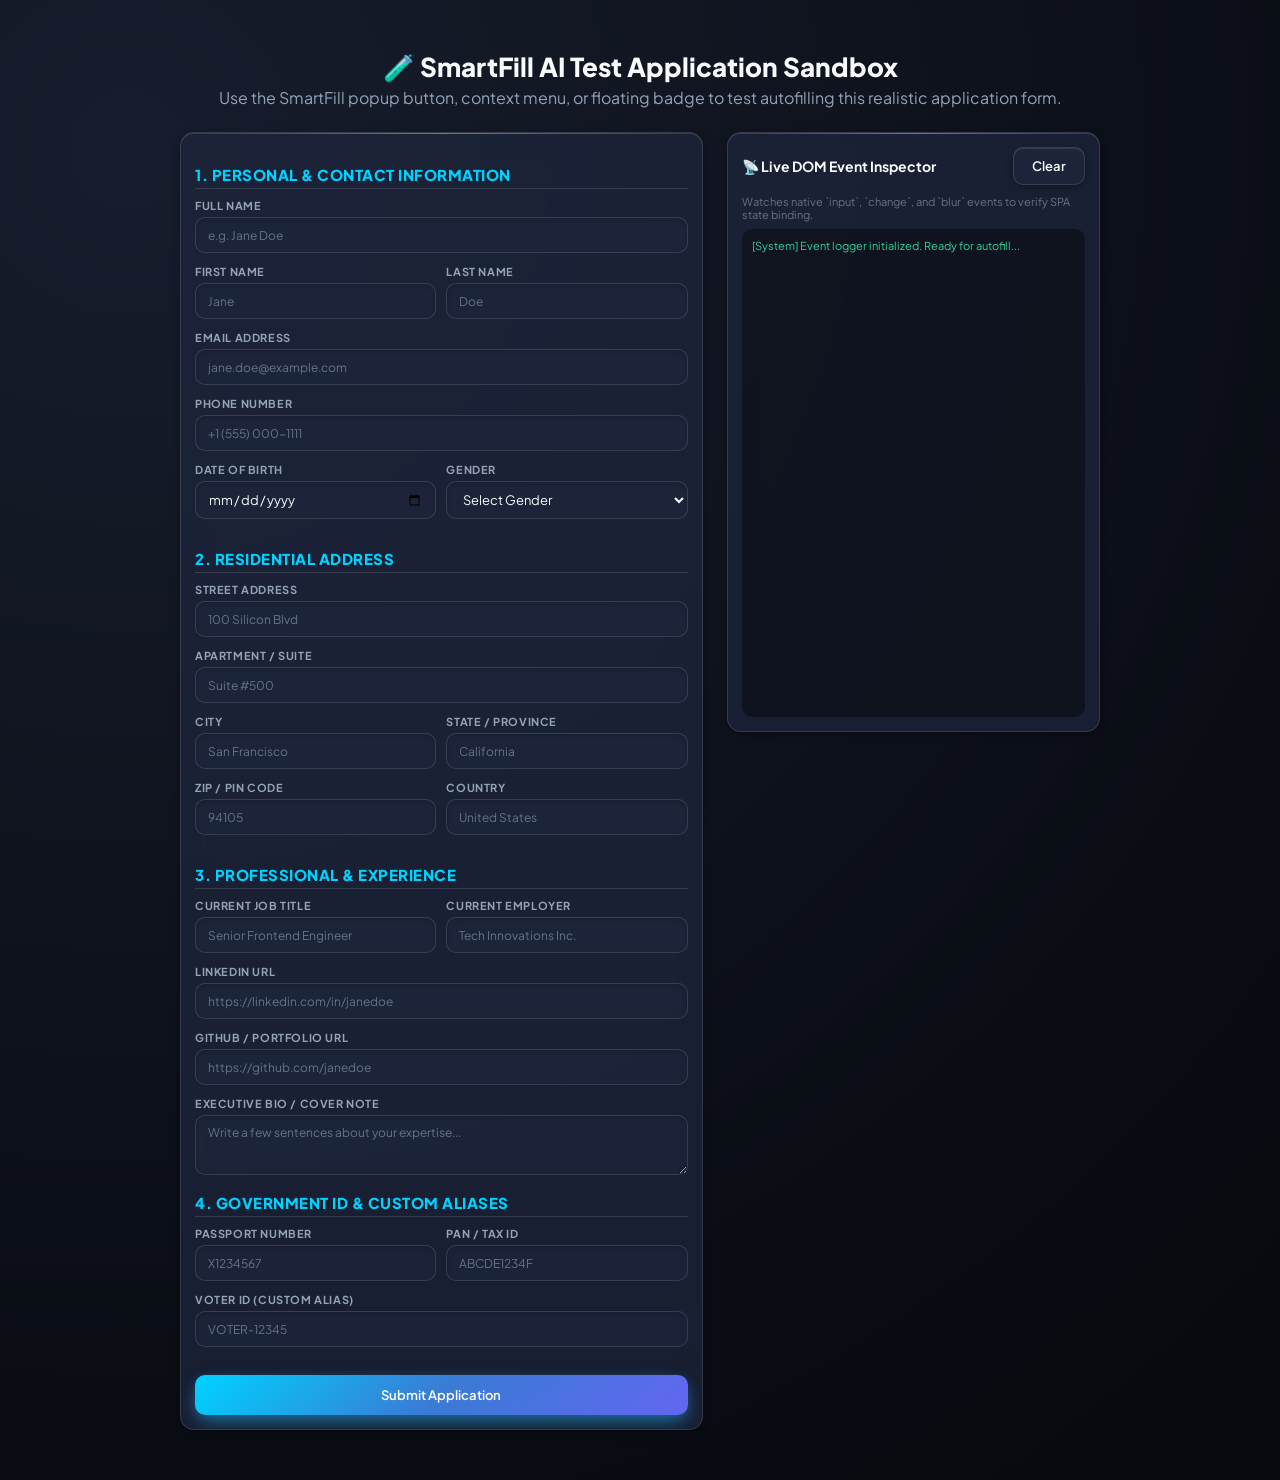
==== test-form.html @ 6e210630 "feat: complete SmartFill AI Assistant Chrome extension, 3D theme, and Vercel landing page" ====
<!DOCTYPE html>
<html lang="en">
<head>
  <meta charset="UTF-8">
  <meta name="viewport" content="width=device-width, initial-scale=1.0">
  <title>SmartFill AI Assistant — Interactive Test Sandbox</title>
  <link rel="stylesheet" href="styles/3d-theme.css">
  <style>
    body {
      max-width: 960px;
      margin: 30px auto;
      padding: 20px;
    }
    .sandbox-container {
      display: grid;
      grid-template-columns: 1.4fr 1fr;
      gap: 24px;
    }
    .form-section-title {
      font-size: 15px;
      font-weight: 800;
      color: var(--primary-start);
      margin: 18px 0 10px 0;
      padding-bottom: 4px;
      border-bottom: 1px solid var(--glass-border);
      text-transform: uppercase;
      letter-spacing: 0.5px;
    }
    .log-panel {
      position: sticky;
      top: 20px;
      height: 600px;
      display: flex;
      flex-direction: column;
    }
    .log-list {
      flex: 1;
      overflow-y: auto;
      background: rgba(0, 0, 0, 0.4);
      border-radius: var(--radius-sm);
      padding: 10px;
      font-family: 'JetBrains Mono', monospace;
      font-size: 11px;
      color: #34d399;
      display: flex;
      flex-direction: column;
      gap: 4px;
    }
  </style>
</head>
<body>
  <div style="margin-bottom: 24px; text-align: center;">
    <h1 style="font-size:26px; font-weight:800; color:var(--text-primary);">🧪 SmartFill AI Test Application Sandbox</h1>
    <p style="color:var(--text-secondary); margin-top:4px;">
      Use the SmartFill popup button, context menu, or floating badge to test autofilling this realistic application form.
    </p>
  </div>

  <div class="sandbox-container">
    <!-- Test Form Area -->
    <div class="glass-card-3d">
      <form id="sampleJobForm" onsubmit="event.preventDefault(); alert('Form submitted successfully!');">
        
        <!-- Personal Details -->
        <div class="form-section-title">1. Personal & Contact Information</div>
        <div class="form-group">
          <label class="form-label" for="applicant_fullname">Full Name</label>
          <input type="text" id="applicant_fullname" name="applicant_fullname" class="input-3d" placeholder="e.g. Jane Doe" autocomplete="name">
        </div>
        <div style="display:grid; grid-template-columns:1fr 1fr; gap:10px;">
          <div class="form-group">
            <label class="form-label" for="first_name">First Name</label>
            <input type="text" id="first_name" name="first_name" class="input-3d" placeholder="Jane" autocomplete="given-name">
          </div>
          <div class="form-group">
            <label class="form-label" for="last_name">Last Name</label>
            <input type="text" id="last_name" name="last_name" class="input-3d" placeholder="Doe" autocomplete="family-name">
          </div>
        </div>
        <div class="form-group">
          <label class="form-label" for="user_email">Email Address</label>
          <input type="email" id="user_email" name="user_email" class="input-3d" placeholder="jane.doe@example.com" autocomplete="email">
        </div>
        <div class="form-group">
          <label class="form-label" for="phone_number">Phone Number</label>
          <input type="tel" id="phone_number" name="phone_number" class="input-3d" placeholder="+1 (555) 000-1111" autocomplete="tel">
        </div>
        <div style="display:grid; grid-template-columns:1fr 1fr; gap:10px;">
          <div class="form-group">
            <label class="form-label" for="birth_date">Date of Birth</label>
            <input type="date" id="birth_date" name="birth_date" class="input-3d" autocomplete="bday">
          </div>
          <div class="form-group">
            <label class="form-label" for="gender_select">Gender</label>
            <select id="gender_select" name="gender_select" class="input-3d">
              <option value="">Select Gender</option>
              <option value="Male">Male</option>
              <option value="Female">Female</option>
              <option value="Non-Binary">Non-Binary</option>
              <option value="Prefer not to say">Prefer not to say</option>
            </select>
          </div>
        </div>

        <!-- Address Details -->
        <div class="form-section-title">2. Residential Address</div>
        <div class="form-group">
          <label class="form-label" for="street_address">Street Address</label>
          <input type="text" id="street_address" name="street_address" class="input-3d" placeholder="100 Silicon Blvd" autocomplete="street-address">
        </div>
        <div class="form-group">
          <label class="form-label" for="address_line2">Apartment / Suite</label>
          <input type="text" id="address_line2" name="address_line2" class="input-3d" placeholder="Suite #500">
        </div>
        <div style="display:grid; grid-template-columns:1fr 1fr; gap:10px;">
          <div class="form-group">
            <label class="form-label" for="locality_city">City</label>
            <input type="text" id="locality_city" name="locality_city" class="input-3d" placeholder="San Francisco" autocomplete="address-level2">
          </div>
          <div class="form-group">
            <label class="form-label" for="region_state">State / Province</label>
            <input type="text" id="region_state" name="region_state" class="input-3d" placeholder="California" autocomplete="address-level1">
          </div>
        </div>
        <div style="display:grid; grid-template-columns:1fr 1fr; gap:10px;">
          <div class="form-group">
            <label class="form-label" for="postal_pincode">ZIP / PIN Code</label>
            <input type="text" id="postal_pincode" name="postal_pincode" class="input-3d" placeholder="94105" autocomplete="postal-code">
          </div>
          <div class="form-group">
            <label class="form-label" for="country_name">Country</label>
            <input type="text" id="country_name" name="country_name" class="input-3d" placeholder="United States" autocomplete="country-name">
          </div>
        </div>

        <!-- Professional Details -->
        <div class="form-section-title">3. Professional & Experience</div>
        <div style="display:grid; grid-template-columns:1fr 1fr; gap:10px;">
          <div class="form-group">
            <label class="form-label" for="job_role_title">Current Job Title</label>
            <input type="text" id="job_role_title" name="job_role_title" class="input-3d" placeholder="Senior Frontend Engineer">
          </div>
          <div class="form-group">
            <label class="form-label" for="employer_company">Current Employer</label>
            <input type="text" id="employer_company" name="employer_company" class="input-3d" placeholder="Tech Innovations Inc.">
          </div>
        </div>
        <div class="form-group">
          <label class="form-label" for="linkedin_profile">LinkedIn URL</label>
          <input type="url" id="linkedin_profile" name="linkedin_profile" class="input-3d" placeholder="https://linkedin.com/in/janedoe">
        </div>
        <div class="form-group">
          <label class="form-label" for="github_portfolio">GitHub / Portfolio URL</label>
          <input type="url" id="github_portfolio" name="github_portfolio" class="input-3d" placeholder="https://github.com/janedoe">
        </div>
        <div class="form-group">
          <label class="form-label" for="bio_summary">Executive Bio / Cover Note</label>
          <textarea id="bio_summary" name="bio_summary" class="input-3d" placeholder="Write a few sentences about your expertise..."></textarea>
        </div>

        <!-- Identity & Custom Aliases -->
        <div class="form-section-title">4. Government ID & Custom Aliases</div>
        <div style="display:grid; grid-template-columns:1fr 1fr; gap:10px;">
          <div class="form-group">
            <label class="form-label" for="passport_no">Passport Number</label>
            <input type="text" id="passport_no" name="passport_no" class="input-3d" placeholder="X1234567">
          </div>
          <div class="form-group">
            <label class="form-label" for="pan_number">PAN / Tax ID</label>
            <input type="text" id="pan_number" name="pan_number" class="input-3d" placeholder="ABCDE1234F">
          </div>
        </div>
        <div class="form-group">
          <label class="form-label" for="voter_id">Voter ID (Custom Alias)</label>
          <input type="text" id="voter_id" name="voter_id" class="input-3d" placeholder="VOTER-12345">
        </div>

        <button type="submit" class="btn-3d btn-primary" style="width:100%; margin-top:16px; padding:12px;">
          Submit Application
        </button>
      </form>
    </div>

    <!-- Live Event Inspector Log -->
    <div class="glass-card-3d log-panel">
      <div style="display:flex; justify-content:space-between; align-items:center; margin-bottom:10px;">
        <h3 style="font-size:14px; font-weight:700;">📡 Live DOM Event Inspector</h3>
        <button id="clearLogBtn" class="btn-3d btn-secondary btn-sm">Clear</button>
      </div>
      <p style="font-size:11px; color:var(--text-muted); margin-bottom:8px;">
        Watches native `input`, `change`, and `blur` events to verify SPA state binding.
      </p>
      <div class="log-list" id="eventLogList">
        <div>[System] Event logger initialized. Ready for autofill...</div>
      </div>
    </div>
  </div>

  <script>
    const logList = document.getElementById('eventLogList');
    const clearLogBtn = document.getElementById('clearLogBtn');

    function logEvent(type, target, value) {
      const row = document.createElement('div');
      const time = new Date().toLocaleTimeString();
      const valPreview = value ? (value.length > 20 ? value.substring(0,20)+'...' : value) : '';
      row.innerHTML = `<span style="color:#64748b;">${time}</span> <b style="color:#00d2ff;">[${type}]</b> ${target.id || target.name || 'field'}: "${valPreview}"`;
      logList.appendChild(row);
      logList.scrollTop = logList.scrollHeight;
    }

    const form = document.getElementById('sampleJobForm');
    ['input', 'change', 'blur'].forEach(evtType => {
      form.addEventListener(evtType, (e) => {
        if (e.target && e.target.tagName !== 'FORM') {
          logEvent(evtType, e.target, e.target.value);
        }
      }, true);
    });

    clearLogBtn.addEventListener('click', () => {
      logList.innerHTML = '<div>[System] Log cleared.</div>';
    });
  </script>
</body>
</html>
---- styles/3d-theme.css ----
/* ===================================================================
   SmartFill AI Assistant — 3D Glassmorphic Design System (3d-theme.css)
   =================================================================== */

@import url('https://fonts.googleapis.com/css2?family=Plus+Jakarta+Sans:wght@400;500;600;700;800&family=JetBrains+Mono:wght@400;500;600&display=swap');

:root {
  /* Color Palette - Cyber Obsidian Dark (Default) */
  --bg-base: #0a0d14;
  --bg-gradient: radial-gradient(circle at 10% 10%, #171d2d 0%, #0a0d14 70%, #07090e 100%);
  --surface-1: rgba(22, 28, 45, 0.65);
  --surface-2: rgba(30, 38, 60, 0.75);
  --surface-3: rgba(42, 53, 82, 0.85);
  --surface-hover: rgba(48, 62, 96, 0.85);
  --surface-active: rgba(26, 33, 52, 0.95);
  
  /* Glass & Borders */
  --glass-border: rgba(255, 255, 255, 0.12);
  --glass-border-hover: rgba(255, 255, 255, 0.22);
  --glass-border-focus: rgba(0, 210, 255, 0.6);
  --glass-blur: blur(16px);
  --glass-highlight: inset 0 1px 0 rgba(255, 255, 255, 0.18);
  
  /* Text */
  --text-primary: #f8fafc;
  --text-secondary: #94a3b8;
  --text-muted: #64748b;
  --text-inverse: #0f172a;
  
  /* Brand & Accents */
  --primary-start: #00d2ff;
  --primary-end: #3a7bd5;
  --primary-gradient: linear-gradient(135deg, #00d2ff 0%, #3a7bd5 50%, #6366f1 100%);
  --primary-shadow: 0 8px 20px -4px rgba(0, 210, 255, 0.45), 0 4px 12px rgba(99, 102, 241, 0.25);
  --primary-glow: 0 0 24px rgba(0, 210, 255, 0.35);
  
  --secondary-gradient: linear-gradient(135deg, #8a2be2 0%, #4a00e0 100%);
  --accent-purple: #a855f7;
  --accent-cyan: #06b6d4;
  --accent-emerald: #10b981;
  --accent-amber: #f59e0b;
  --accent-rose: #f43f5e;
  
  /* 3D Shadows & Depth */
  --depth-sm: 0 2px 8px -1px rgba(0, 0, 0, 0.4), inset 0 1px 0 rgba(255, 255, 255, 0.1);
  --depth-md: 0 8px 24px -4px rgba(0, 0, 0, 0.5), inset 0 1px 0 rgba(255, 255, 255, 0.15);
  --depth-lg: 0 16px 36px -6px rgba(0, 0, 0, 0.6), inset 0 1px 0 rgba(255, 255, 255, 0.2);
  --depth-card-tilt: 0 12px 30px rgba(0, 0, 0, 0.45), 0 1px 3px rgba(0, 210, 255, 0.1);
  
  /* Spacing & Radii */
  --radius-xs: 6px;
  --radius-sm: 10px;
  --radius-md: 14px;
  --radius-lg: 18px;
  --radius-xl: 24px;
  --radius-pill: 9999px;
  
  /* Transitions */
  --transition-fast: 0.15s cubic-bezier(0.4, 0, 0.2, 1);
  --transition-smooth: 0.25s cubic-bezier(0.16, 1, 0.3, 1);
  --transition-bounce: 0.35s cubic-bezier(0.34, 1.56, 0.64, 1);
}

/* Light Theme Variables */
[data-theme="light"] {
  --bg-base: #f1f5f9;
  --bg-gradient: radial-gradient(circle at 10% 10%, #ffffff 0%, #f1f5f9 70%, #e2e8f0 100%);
  --surface-1: rgba(255, 255, 255, 0.75);
  --surface-2: rgba(248, 250, 252, 0.85);
  --surface-3: rgba(241, 245, 249, 0.95);
  --surface-hover: rgba(226, 232, 240, 0.9);
  --surface-active: rgba(203, 213, 225, 0.95);
  
  --glass-border: rgba(15, 23, 42, 0.08);
  --glass-border-hover: rgba(15, 23, 42, 0.16);
  --glass-border-focus: rgba(0, 180, 240, 0.8);
  --glass-highlight: inset 0 1px 0 rgba(255, 255, 255, 0.8);
  
  --text-primary: #0f172a;
  --text-secondary: #475569;
  --text-muted: #94a3b8;
  --text-inverse: #ffffff;
  
  --primary-shadow: 0 8px 20px -4px rgba(0, 180, 240, 0.35);
  --primary-glow: 0 0 20px rgba(0, 180, 240, 0.2);
  --depth-sm: 0 2px 8px -1px rgba(15, 23, 42, 0.08), inset 0 1px 0 rgba(255, 255, 255, 0.8);
  --depth-md: 0 8px 20px -4px rgba(15, 23, 42, 0.12), inset 0 1px 0 rgba(255, 255, 255, 0.9);
  --depth-lg: 0 16px 32px -6px rgba(15, 23, 42, 0.16), inset 0 1px 0 rgba(255, 255, 255, 1);
}

/* ===================================================================
   Base Reset & Typography
   =================================================================== */
* {
  margin: 0;
  padding: 0;
  box-sizing: border-box;
  font-family: 'Plus Jakarta Sans', -apple-system, BlinkMacSystemFont, 'Segoe UI', Roboto, sans-serif;
  -webkit-font-smoothing: antialiased;
}

body {
  background: var(--bg-gradient);
  background-color: var(--bg-base);
  color: var(--text-primary);
  min-height: 100vh;
  overflow-x: hidden;
}

/* Custom Scrollbar */
::-webkit-scrollbar {
  width: 6px;
  height: 6px;
}
::-webkit-scrollbar-track {
  background: rgba(0, 0, 0, 0.05);
}
::-webkit-scrollbar-thumb {
  background: rgba(148, 163, 184, 0.25);
  border-radius: 4px;
}
::-webkit-scrollbar-thumb:hover {
  background: rgba(148, 163, 184, 0.45);
}

/* ===================================================================
   3D Glass Card Components
   =================================================================== */
.glass-panel {
  background: var(--surface-1);
  backdrop-filter: var(--glass-blur);
  -webkit-backdrop-filter: var(--glass-blur);
  border: 1px solid var(--glass-border);
  box-shadow: var(--depth-md);
  border-radius: var(--radius-md);
  position: relative;
  transition: all var(--transition-smooth);
}

.glass-card-3d {
  background: var(--surface-2);
  backdrop-filter: var(--glass-blur);
  -webkit-backdrop-filter: var(--glass-blur);
  border: 1px solid var(--glass-border);
  border-radius: var(--radius-md);
  box-shadow: var(--depth-sm);
  padding: 14px;
  transition: transform var(--transition-bounce), box-shadow var(--transition-smooth), border-color var(--transition-smooth);
  position: relative;
  overflow: hidden;
}

.glass-card-3d::before {
  content: '';
  position: absolute;
  top: 0;
  left: 0;
  right: 0;
  height: 1px;
  background: linear-gradient(90deg, transparent, rgba(255, 255, 255, 0.3), transparent);
  pointer-events: none;
}

.glass-card-3d:hover {
  transform: translateY(-2px);
  box-shadow: var(--depth-card-tilt);
  border-color: var(--glass-border-hover);
}

/* ===================================================================
   Buttons & Interactive 3D Elements
   =================================================================== */
.btn-3d {
  display: inline-flex;
  align-items: center;
  justify-content: center;
  gap: 8px;
  font-weight: 600;
  font-size: 13px;
  padding: 10px 18px;
  border-radius: var(--radius-sm);
  border: none;
  cursor: pointer;
  outline: none;
  text-decoration: none;
  user-select: none;
  position: relative;
  overflow: hidden;
  transition: all var(--transition-fast);
}

.btn-3d:active {
  transform: translateY(1.5px) scale(0.98);
}

.btn-primary {
  background: var(--primary-gradient);
  color: #ffffff;
  box-shadow: var(--primary-shadow);
}

.btn-primary::after {
  content: '';
  position: absolute;
  top: -50%;
  left: -50%;
  width: 200%;
  height: 200%;
  background: radial-gradient(circle, rgba(255,255,255,0.3) 0%, transparent 60%);
  opacity: 0;
  transition: opacity var(--transition-fast);
  pointer-events: none;
}

.btn-primary:hover {
  box-shadow: 0 10px 25px -4px rgba(0, 210, 255, 0.6), var(--primary-glow);
  transform: translateY(-1px);
}
.btn-primary:hover::after {
  opacity: 1;
}

.btn-secondary {
  background: var(--surface-2);
  border: 1px solid var(--glass-border);
  color: var(--text-primary);
  box-shadow: var(--depth-sm);
}
.btn-secondary:hover {
  background: var(--surface-hover);
  border-color: var(--glass-border-hover);
  color: var(--text-primary);
}

.btn-danger {
  background: linear-gradient(135deg, #f43f5e 0%, #be123c 100%);
  color: #fff;
  box-shadow: 0 4px 14px rgba(244, 63, 94, 0.35);
}
.btn-danger:hover {
  box-shadow: 0 6px 20px rgba(244, 63, 94, 0.55);
}

.btn-emerald {
  background: linear-gradient(135deg, #10b981 0%, #059669 100%);
  color: #fff;
  box-shadow: 0 4px 14px rgba(16, 185, 129, 0.35);
}

.btn-icon {
  width: 32px;
  height: 32px;
  padding: 0;
  border-radius: var(--radius-xs);
  display: inline-flex;
  align-items: center;
  justify-content: center;
  background: var(--surface-2);
  border: 1px solid var(--glass-border);
  color: var(--text-secondary);
  cursor: pointer;
  transition: all var(--transition-fast);
}
.btn-icon:hover {
  background: var(--surface-hover);
  color: var(--text-primary);
  border-color: var(--glass-border-hover);
  transform: scale(1.05);
}

/* ===================================================================
   Form Controls & Modern Floating Inputs
   =================================================================== */
.form-group {
  margin-bottom: 12px;
  display: flex;
  flex-direction: column;
  gap: 5px;
}

.form-label {
  font-size: 11px;
  font-weight: 700;
  text-transform: uppercase;
  letter-spacing: 0.6px;
  color: var(--text-secondary);
  display: flex;
  align-items: center;
  justify-content: space-between;
}

.input-3d {
  width: 100%;
  padding: 9px 12px;
  font-size: 13px;
  background: var(--surface-2);
  color: var(--text-primary);
  border: 1px solid var(--glass-border);
  border-radius: var(--radius-sm);
  outline: none;
  box-shadow: inset 0 2px 4px rgba(0, 0, 0, 0.15);
  transition: all var(--transition-smooth);
}

.input-3d:focus {
  border-color: var(--glass-border-focus);
  background: var(--surface-3);
  box-shadow: 0 0 0 3px rgba(0, 210, 255, 0.2), inset 0 1px 2px rgba(0, 0, 0, 0.1);
}

.input-3d::placeholder {
  color: var(--text-muted);
  font-size: 12px;
}

.input-3d:disabled {
  opacity: 0.6;
  cursor: not-allowed;
  background: rgba(0, 0, 0, 0.2);
}

.input-3d.input-valid {
  border-color: rgba(16, 185, 129, 0.6) !important;
  box-shadow: 0 0 0 2px rgba(16, 185, 129, 0.2) !important;
}

.input-3d.input-invalid {
  border-color: rgba(244, 63, 94, 0.7) !important;
  box-shadow: 0 0 0 2px rgba(244, 63, 94, 0.25) !important;
}

.validation-hint {
  font-size: 10.5px;
  font-weight: 600;
  margin-top: 2px;
  min-height: 14px;
  display: flex;
  align-items: center;
  gap: 4px;
  transition: all var(--transition-fast);
}

.validation-hint.valid {
  color: #34d399;
}

.validation-hint.invalid {
  color: #fb7185;
}

textarea.input-3d {
  resize: vertical;
  min-height: 60px;
}

/* ===================================================================
   Pulsing Orbs & Live Badges
   =================================================================== */
.status-badge {
  display: inline-flex;
  align-items: center;
  gap: 6px;
  padding: 4px 10px;
  border-radius: var(--radius-pill);
  font-size: 11px;
  font-weight: 700;
  background: rgba(16, 185, 129, 0.15);
  border: 1px solid rgba(16, 185, 129, 0.35);
  color: #34d399;
}

.pulse-dot {
  width: 7px;
  height: 7px;
  border-radius: 50%;
  background: #10b981;
  box-shadow: 0 0 8px #10b981;
  animation: pulse-glow 2s infinite;
}

@keyframes pulse-glow {
  0% { transform: scale(0.95); box-shadow: 0 0 0 0 rgba(16, 185, 129, 0.7); }
  70% { transform: scale(1.1); box-shadow: 0 0 0 6px rgba(16, 185, 129, 0); }
  100% { transform: scale(0.95); box-shadow: 0 0 0 0 rgba(16, 185, 129, 0); }
}

/* ===================================================================
   Progress Meter & Storage Bar
   =================================================================== */
.meter-wrapper {
  width: 100%;
  background: rgba(0, 0, 0, 0.3);
  height: 7px;
  border-radius: var(--radius-pill);
  overflow: hidden;
  border: 1px solid var(--glass-border);
  position: relative;
}

.meter-fill {
  height: 100%;
  width: 0%;
  background: linear-gradient(90deg, #00d2ff 0%, #6366f1 75%, #a855f7 100%);
  border-radius: var(--radius-pill);
  transition: width 0.6s cubic-bezier(0.34, 1.56, 0.64, 1);
  box-shadow: 0 0 10px rgba(0, 210, 255, 0.5);
}

.meter-fill.warning {
  background: linear-gradient(90deg, #f59e0b 0%, #ef4444 100%);
  box-shadow: 0 0 10px rgba(239, 68, 68, 0.6);
}

/* ===================================================================
   3D PIN Entry Modal
   =================================================================== */
.modal-overlay {
  position: fixed;
  inset: 0;
  background: rgba(5, 8, 15, 0.85);
  backdrop-filter: blur(8px);
  -webkit-backdrop-filter: blur(8px);
  display: flex;
  align-items: center;
  justify-content: center;
  z-index: 1000;
  opacity: 0;
  pointer-events: none;
  transition: opacity var(--transition-smooth);
}

.modal-overlay.active {
  opacity: 1;
  pointer-events: auto;
}

.modal-card-3d {
  background: var(--surface-2);
  border: 1px solid var(--glass-border);
  box-shadow: var(--depth-lg), 0 0 40px rgba(0, 210, 255, 0.15);
  border-radius: var(--radius-xl);
  padding: 24px;
  width: 90%;
  max-width: 360px;
  text-align: center;
  transform: scale(0.9) translateY(15px);
  transition: transform var(--transition-bounce), opacity var(--transition-smooth);
}

.modal-overlay.active .modal-card-3d {
  transform: scale(1) translateY(0);
}

.pin-inputs-container {
  display: flex;
  gap: 12px;
  justify-content: center;
  margin: 20px 0;
}

.pin-digit-box {
  width: 48px;
  height: 54px;
  font-size: 24px;
  font-weight: 700;
  font-family: 'JetBrains Mono', monospace;
  text-align: center;
  background: var(--surface-1);
  border: 2px solid var(--glass-border);
  border-radius: var(--radius-sm);
  color: var(--text-primary);
  box-shadow: inset 0 2px 6px rgba(0, 0, 0, 0.3);
  transition: all var(--transition-fast);
  outline: none;
}

.pin-digit-box:focus {
  border-color: var(--primary-start);
  box-shadow: 0 0 16px rgba(0, 210, 255, 0.4), inset 0 2px 4px rgba(0, 0, 0, 0.2);
  transform: scale(1.05);
}

.shake {
  animation: shake 0.4s cubic-bezier(0.36, 0.07, 0.19, 0.97) both;
}

@keyframes shake {
  10%, 90% { transform: translate3d(-2px, 0, 0); }
  20%, 80% { transform: translate3d(4px, 0, 0); }
  30%, 50%, 70% { transform: translate3d(-6px, 0, 0); }
  40%, 60% { transform: translate3d(6px, 0, 0); }
}

/* ===================================================================
   Interactive Toggle Switch
   =================================================================== */
.toggle-switch {
  position: relative;
  display: inline-block;
  width: 42px;
  height: 22px;
}

.toggle-switch input {
  opacity: 0;
  width: 0;
  height: 0;
}

.toggle-slider {
  position: absolute;
  cursor: pointer;
  inset: 0;
  background-color: var(--surface-3);
  border: 1px solid var(--glass-border);
  transition: 0.3s;
  border-radius: 22px;
}

.toggle-slider:before {
  position: absolute;
  content: "";
  height: 16px;
  width: 16px;
  left: 2px;
  bottom: 2px;
  background-color: #ffffff;
  transition: 0.3s cubic-bezier(0.34, 1.56, 0.64, 1);
  border-radius: 50%;
  box-shadow: 0 2px 5px rgba(0,0,0,0.3);
}

input:checked + .toggle-slider {
  background: var(--primary-gradient);
  border-color: rgba(0, 210, 255, 0.5);
}

input:checked + .toggle-slider:before {
  transform: translateX(20px);
}
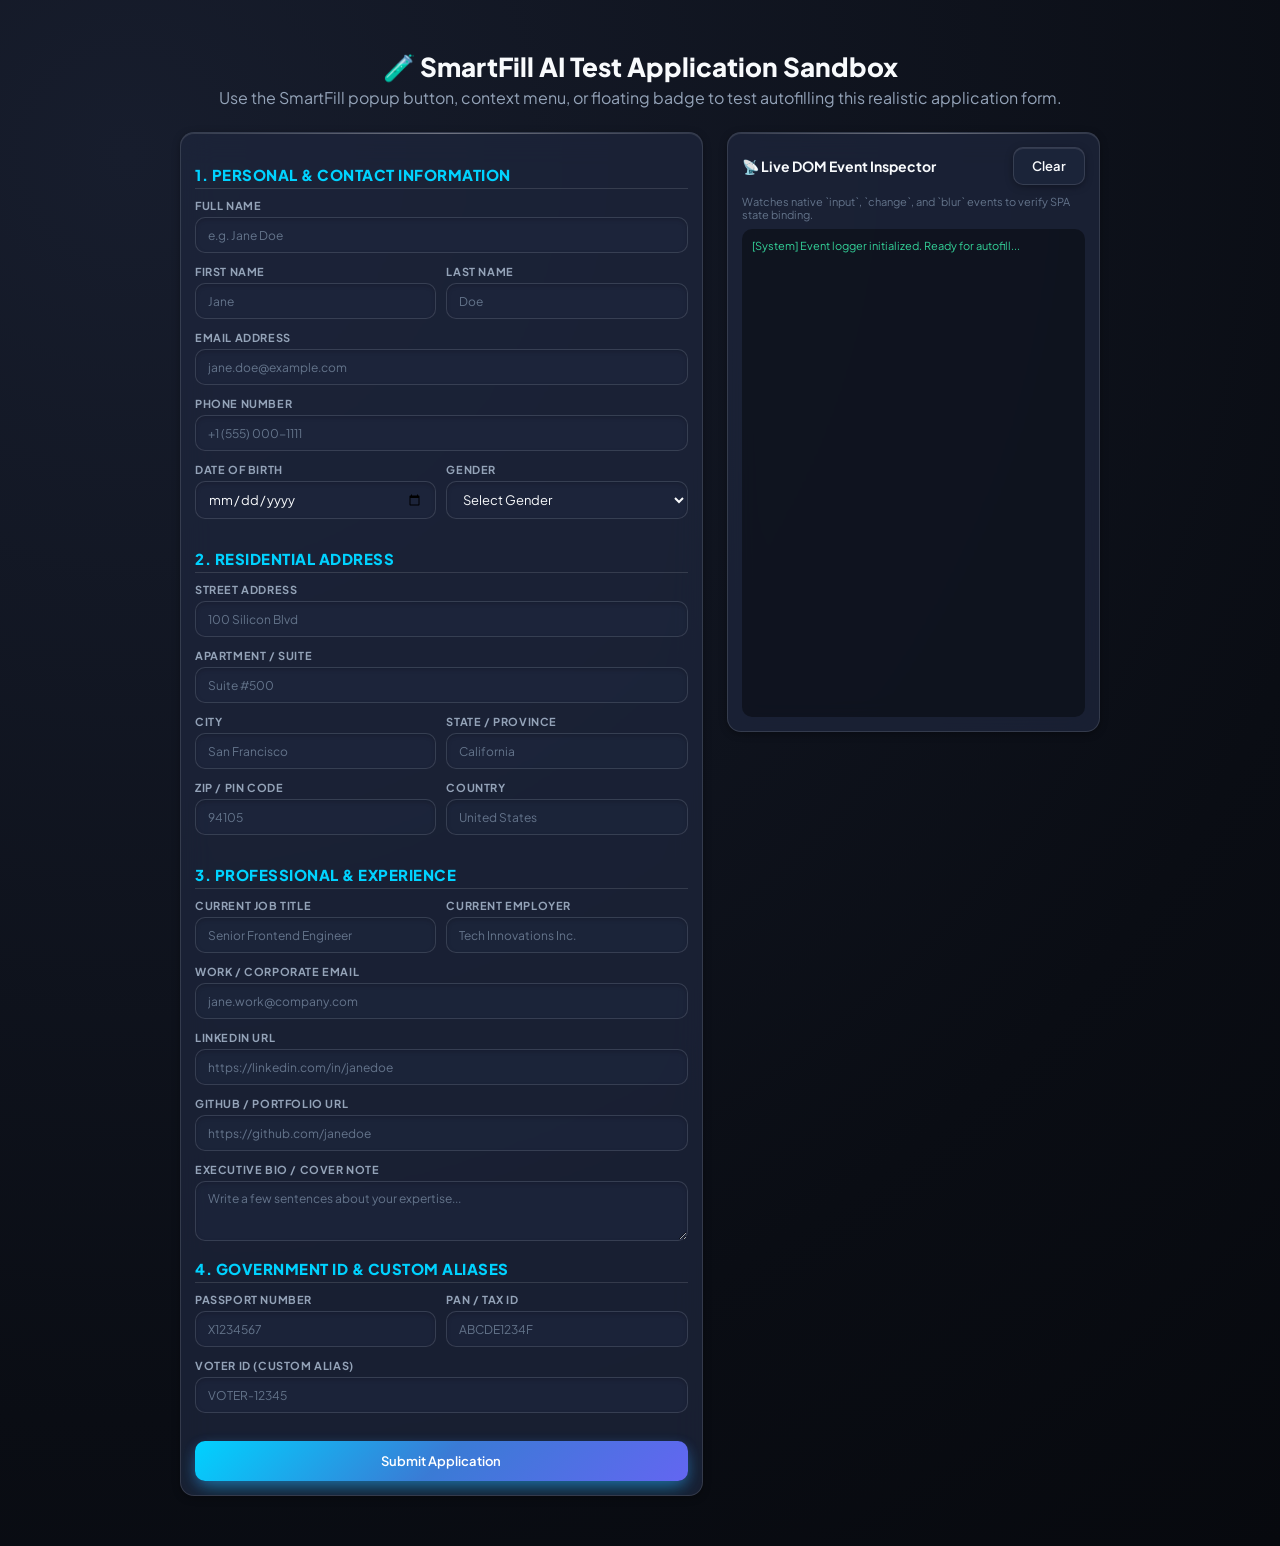
==== commit 3ccacfa5: "feat: add dual email system with in-page picker and autofill modal selector" ====
--- a/test-form.html
+++ b/test-form.html
@@ -144,6 +144,10 @@
             <label class="form-label" for="employer_company">Current Employer</label>
             <input type="text" id="employer_company" name="employer_company" class="input-3d" placeholder="Tech Innovations Inc.">
           </div>
+        </div>
+        <div class="form-group">
+          <label class="form-label" for="work_email">Work / Corporate Email</label>
+          <input type="email" id="work_email" name="work_email" class="input-3d" placeholder="jane.work@company.com" autocomplete="email">
         </div>
         <div class="form-group">
           <label class="form-label" for="linkedin_profile">LinkedIn URL</label>
